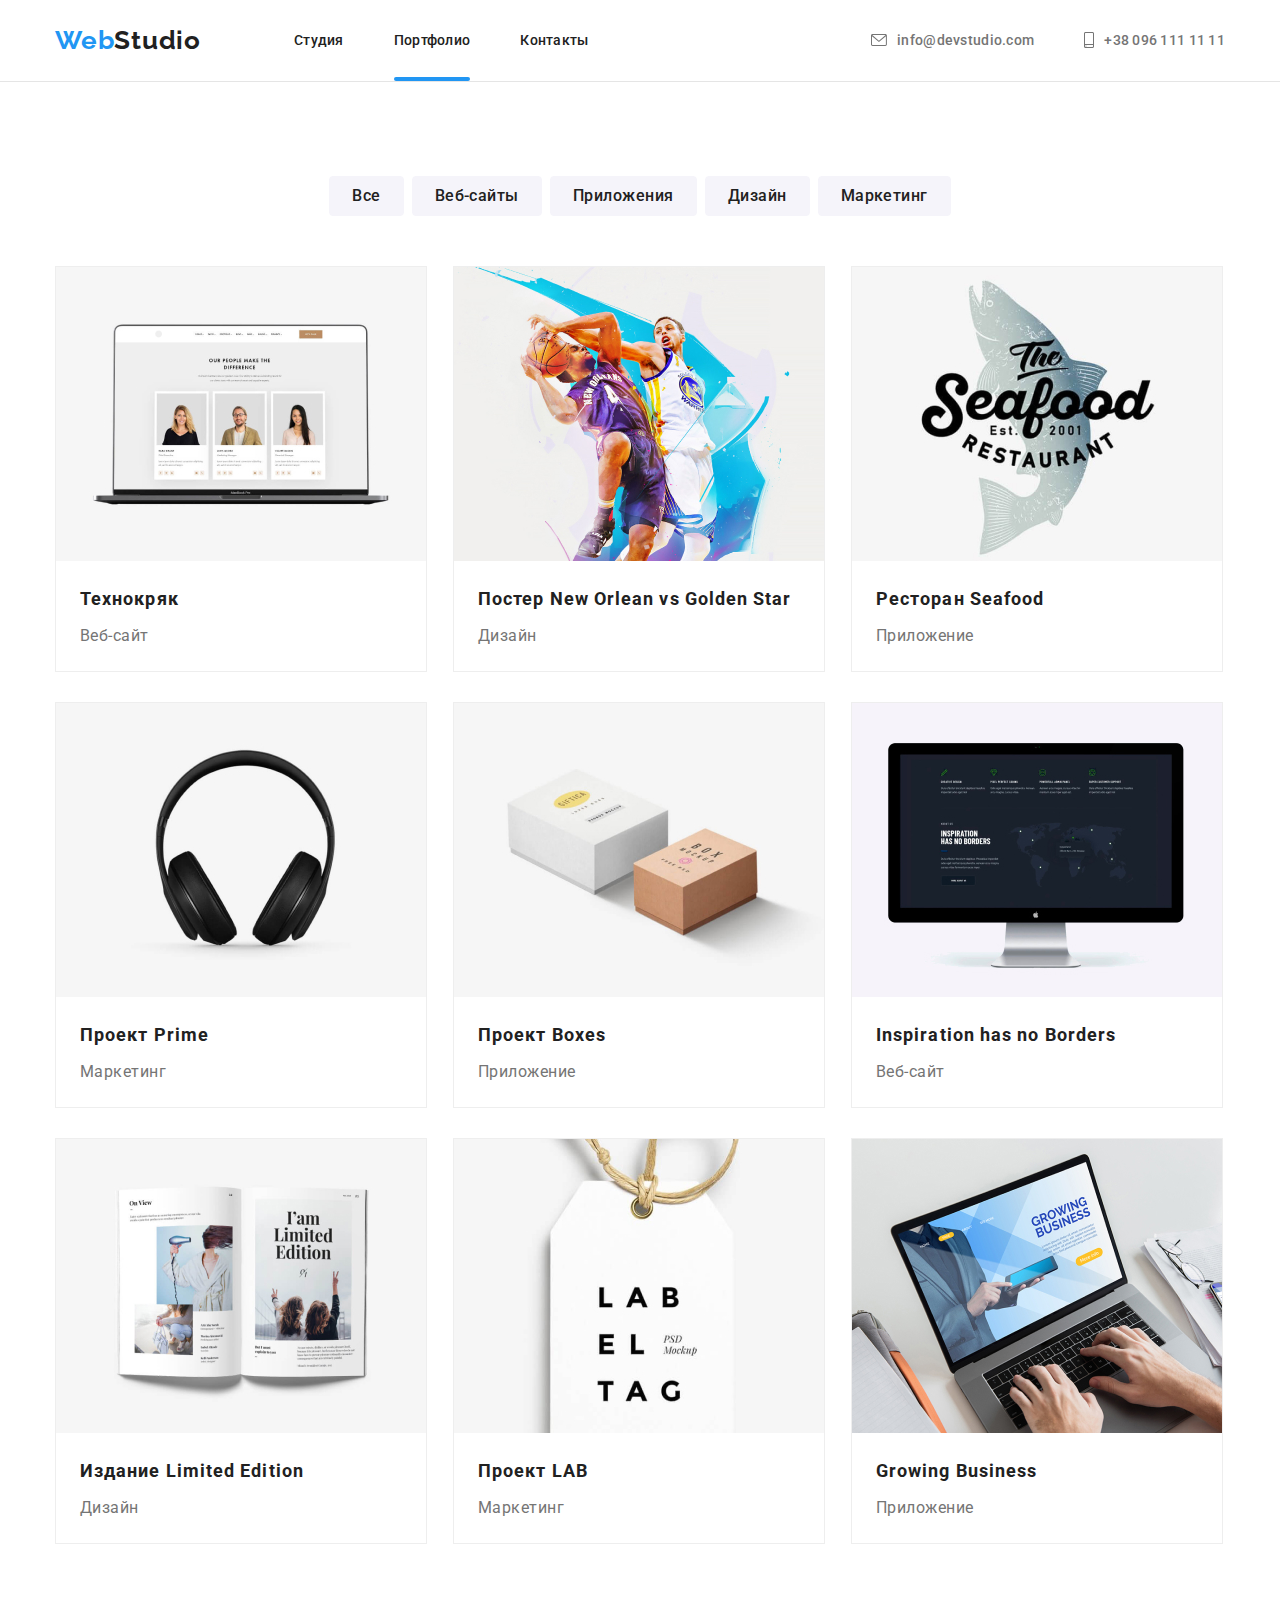
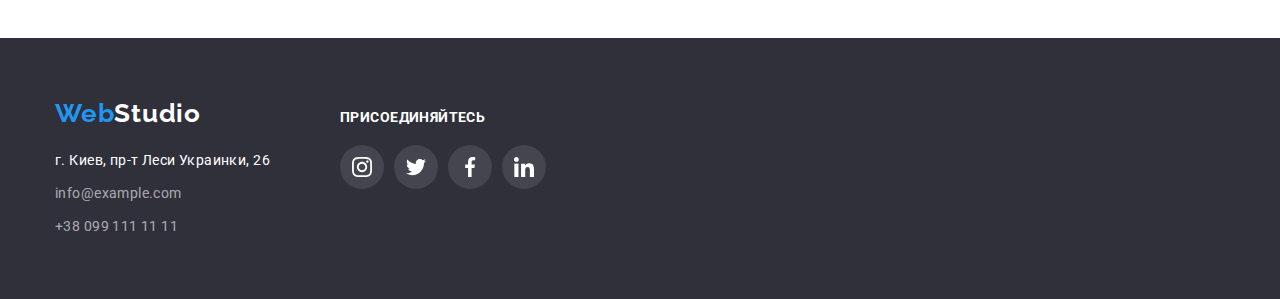
==== portfolio.html @ b48f4e0b "1" ====
<!DOCTYPE html>
<html lang="en">
<head>
    <meta charset="UTF-8">
    <meta name="viewport" content="width=device-width, initial-scale=1.0">
    <title>Portfolio</title>
    <link rel="stylesheet" href="https://cdnjs.cloudflare.com/ajax/libs/modern-normalize/1.0.0/modern-normalize.min.css">
    <link rel="preconnect" href="https://fonts.gstatic.com">
    <link href="https://fonts.googleapis.com/css2?family=Raleway:wght@700&family=Roboto:wght@400;500;700;900&display=swap"
        rel="stylesheet">
    <link rel="stylesheet" href="./css/styles.css">
    <link rel="stylesheet" href="./portfolio.html">
</head>

<body>
    <header class="header">
        <div class="container">
            <nav class="header-navigation">
                <p class="logo" lang="en"><a class="logo-link" href="./index.html"><span class="content-logo">Web</span>Studio</a>
                </p>
                <ul class="navigation-list">
                    <li class="navigation-list-item">
                        <a class="navigation-list-link" href="./index.html">Студия</a>
                    </li>
                    <li class="navigation-list-item">
                        <a class="navigation-list-link strip" href="./portfolio.html">Портфолио</a>
                    </li>
                    <li class="navigation-list-item">
                        <a class="navigation-list-link" href="#">Контакты</a>
                    </li>
                </ul>
            </nav>
            
            <address class="address">
                <ul class="address-list">
                    <li class="header-mail-item">
                        <a class="header-mail-link" href="mailto:info@devstudio.com">
                            <svg class="header-logo-mail">
                                <use href="./images/sprite.svg#icon-mail"></use>
                            </svg>
                            info@devstudio.com</a>
                    </li>
                    <li class="header-tel-item">
                        <a class="header-tel-link" href="tel:+380961111111">
                            <svg class="header-logo-tell">
                                <use href="./images/sprite.svg#icon-tell"></use>
                            </svg>
                            +38 096 111 11 11</a>
                    </li>
                </ul>
            </address>
        </div>
    </header>

    <main>
        <section class="project">
            <div class="container">
                <div class="project-filter">
                    <h1 class="title-works">Наши работы</h1>
                    <ul class="works-list">
                        <li class="works-list-item"><button class="portfolio-batton" type="button">Все</button></li>
                        <li class="works-list-item"><button class="portfolio-batton" type="button">Веб-сайты</button></li>
                        <li class="works-list-item"><button class="portfolio-batton" type="button">Приложения</button></li>
                        <li class="works-list-item"><button class="portfolio-batton" type="button">Дизайн</button></li>
                        <li class="works-list-item"><button class="portfolio-batton" type="button">Маркетинг</button></li>
                    </ul>
                </div>
                <div class="project-box">
                    <h2 class="title-box">Работы</h2>
                    <ul class="portfolio-list">
                        <li class="portfolio-list-item">
                            <div class="box-img-overley">
                                <img class="project-portfolio-pic" src="./images/portfolio/img.jpg" alt="Веб-сайт Технокряк" width="370" height="294">
                                    <p class="text-portfolio-overlay">Технокряк это современная площадка распространения коронавируса. Компании используют
                                        эту платформу для цифрового
                                        шпионажа и атак на защищённые сервера конкурентов.
                                    </p>
                            </div>                                                                                   
                            <div class="box-portfolio-list">
                                <h3 class="portfolio-title">Технокряк</h3>
                                <p class="portfolio-text">Веб-сайт</p>
                            </div>                            
                        </li>
                        <li class="portfolio-list-item">
                            <div class="box-img-overley">
                                <img src="./images/portfolio/img(1).jpg" alt="Дизайн постера баскетбольного матча" width="370" height="294">
                                    <p class="text-portfolio-overlay">Технокряк это современная площадка распространения коронавируса. Компании используют
                                        эту платформу для цифрового
                                        шпионажа и атак на защищённые сервера конкурентов.</p>
                            </div>                            
                            <div class="box-portfolio-list">
                                <h3 class="portfolio-title">Постер New Orlean vs Golden Star</h3>
                                <p class="portfolio-text">Дизайн</p>
                            </div>                            
                        </li>
                        <li class="portfolio-list-item">
                            <div class="box-img-overley">
                                <img src="./images/portfolio/img(2).jpg" alt="Приложение к реторану Seafood" width="370" height="294">
                                    <p class="text-portfolio-overlay">Технокряк это современная площадка распространения коронавируса. Компании используют
                                        эту платформу для цифрового
                                        шпионажа и атак на защищённые сервера конкурентов.</p>
                            </div>                            
                            <div class="box-portfolio-list">
                                <h3 class="portfolio-title">Ресторан Seafood</h3>
                                <p class="portfolio-text">Приложение</p>
                            </div>                        
                        </li>
                        <li class="portfolio-list-item">
                            <div class="box-img-overley">
                                <img src="./images/portfolio/img(3).jpg" alt="Картинка к проекту Prime" width="370" height="294">
                                    <p class="text-portfolio-overlay">Технокряк это современная площадка распространения коронавируса. Компании используют
                                        эту платформу для цифрового
                                        шпионажа и атак на защищённые сервера конкурентов.</p>
                            </div>                            
                            <div class="box-portfolio-list">
                                <h3 class="portfolio-title">Проект Prime</h3>
                                <p class="portfolio-text">Маркетинг</p>
                            </div>
                        </li>
                        <li class="portfolio-list-item">
                            <div class="box-img-overley">
                                <img src="./images/portfolio/img(4).jpg" alt="Приложение к проекту Boxes" width="370" height="294">
                                <p class="text-portfolio-overlay">Технокряк это современная площадка распространения коронавируса. Компании используют
                                    эту платформу для цифрового
                                    шпионажа и атак на защищённые сервера конкурентов.</p>
                            </div>                            
                            <div class="box-portfolio-list">
                                <h3 class="portfolio-title">Проект Boxes</h3>
                                <p class="portfolio-text">Приложение</p>
                            </div>
                        </li>
                        <li class="portfolio-list-item">
                            <div class="box-img-overley">
                                <img src="./images/portfolio/img(5).jpg" alt="Веб-сайт Inspiration has no Borders" width="370" height="294">
                                <p class="text-portfolio-overlay">Технокряк это современная площадка распространения коронавируса. Компании используют
                                    эту платформу для цифрового
                                    шпионажа и атак на защищённые сервера конкурентов.</p>
                            </div>                            
                            <div class="box-portfolio-list">
                                <h3 class="portfolio-title">Inspiration has no Borders</h3>
                                <p class="portfolio-text">Веб-сайт</p>
                            </div>
                        </li>
                        <li class="portfolio-list-item">
                            <div class="box-img-overley">
                                <img src="./images/portfolio/img(6).jpg" alt="Дизайн к изданию Limited Edition" width="370" height="294">
                                <p class="text-portfolio-overlay">Технокряк это современная площадка распространения коронавируса. Компании используют
                                    эту платформу для цифрового
                                    шпионажа и атак на защищённые сервера конкурентов.</p>
                            </div>                            
                            <div class="box-portfolio-list">
                                <h3 class="portfolio-title">Издание Limited Edition</h3>
                                <p class="portfolio-text">Дизайн</p>
                            </div>
                        </li>
                        <li class="portfolio-list-item">
                            <div class="box-img-overley">
                                <img src="./images/portfolio/img(7).jpg" alt="Картинка к проекту LAB" width="370" height="294">
                                <p class="text-portfolio-overlay">Технокряк это современная площадка распространения коронавируса. Компании используют
                                    эту платформу для цифрового
                                    шпионажа и атак на защищённые сервера конкурентов.</p>
                            </div>                            
                            <div class="box-portfolio-list">
                                <h3 class="portfolio-title">Проект LAB</h3>
                                <p class="portfolio-text">Маркетинг</p>
                            </div>
                        </li>
                        <li class="portfolio-list-item">
                            <div class="box-img-overley">
                                <img src="./images/portfolio/img(8).jpg" alt="Приложение Growing Business" width="370" height="294">
                                <p class="text-portfolio-overlay">Технокряк это современная площадка распространения коронавируса. Компании используют
                                    эту платформу для цифрового
                                    шпионажа и атак на защищённые сервера конкурентов.</p>
                            </div>                            
                            <div class="box-portfolio-list">
                                <h3 class="portfolio-title">Growing Business</h3>
                                <p class="portfolio-text">Приложение</p>
                            </div>
                        </li>
                    </ul>
                </div>
            </div>                       
        </section>
    </main>

    <footer class="footer">
        <div class="container">
            <div>
                <p class="text-footer" lang="en">
                    <a class="logo-footer" href="./index.html"><span class="content-logo">Web</span>Studio</a>
                </p>
                <address class="address">
                    <ul class="address-list">
                        <li class="address-list-item">
                            <a class="footer-address-link" href="https://goo.gl/maps/zYXSifWX77ZxXH1r9">г. Киев, пр-т Леси
                                Украинки, 26</a>
                        </li>
                        <li class="address-list-item">
                            <a class="footer-mail-link" href="mailto:info@example.com">info@example.com</a>
                        </li>
                        <li class="address-list-item">
                            <a class="footer-tel-link" href="tel:+380991111111">+38 099 111 11 11</a>
                        </li>
                    </ul>
                </address>
            </div>
        
            <div class="footer-social-box">
                <p class="footer-social-text">ПРИСОЕДИНЯЙТЕСЬ</p>
                <ul class="footer-social-list">
                    <li class="footer-social-item">
                        <a class="footer-social-link" href="#">
                            <svg class="footer-social-list-icon">
                                <use href="./images/sprite.svg#icon-instagram"></use>
                            </svg></a>
                    </li>
                    <li class="footer-social-item">
                        <a class="footer-social-link" href="#">
                            <svg class="footer-social-list-icon">
                                <use href="./images/sprite.svg#icon-twitter"></use>
                            </svg></a>
                    </li>
                    <li class="footer-social-item">
                        <a class="footer-social-link" href="#">
                            <svg class="footer-social-list-icon">
                                <use href="./images/sprite.svg#icon-facebook"></use>
                            </svg></a>
                    </li>
                    <li class="footer-social-item">
                        <a class="footer-social-link" href="#">
                            <svg class="footer-social-list-icon">
                                <use href="./images/sprite.svg#icon-linkedin"></use>
                            </svg></a>
                    </li>
                </ul>
            </div>
        </div>
    </footer>
</body>
</html>
---- css/styles.css ----
:root {
  --main-font: "Roboto", sans-serif;
  --secondary-font: "Raleway", sans-serif;
  --accent-color: #2196f3;
  --icon-color: #afb1b8;
}

body {
  font-family: var(--main-font);
}

img {
  display: block;
}

h1,
h2,
h3,
h4,
h5,
h6,
p {
  margin: 0;
}

ul,
ol {
  margin: 0;
  padding: 0;
}

a {
  text-decoration: none;
}
/*===============Components===============*/

.title {
  font-weight: 700;
  font-size: 36px;
  margin-bottom: 50px;
  line-height: 1.666;
  text-align: center;
  letter-spacing: 0.03em;
  color: #212121;
}

.container {
  width: 1200px;
  padding: 0 15px;
  margin: auto;
}

.visually-hidden {
  position: absolute !important;
  clip: rect(1px 1px 1px 1px); /* IE6, IE7 */
  clip: rect(1px, 1px, 1px, 1px);
  padding: 0 !important;
  border: 0 !important;
  height: 1px !important;
  width: 1px !important;
  overflow: hidden;
}

/*===============End Components===============*/

/*===============Header===============*/
.header {
  padding-top: 25px;
  padding-bottom: 25px;
  border-bottom: 1px solid #e5e5e5;
}

.header .container {
  display: flex;
  align-items: center;
}

.header-navigation {
  display: flex;
  align-items: center;
}

.logo-link {
  font-family: var(--secondary-font);
  font-weight: 700;
  font-size: 26px;
  line-height: 1.192;
  letter-spacing: 0.03em;
  text-decoration: inherit;
  color: #212121;
}

.content-logo {
  color: #2196f3;
}

.navigation-list {
  list-style-type: none;
  display: flex;
  align-items: center;
}

.navigation-list-item:not(:last-child) {
  margin-right: 50px;
}

.header .address-list {
  list-style-type: none;
  display: flex;
  align-items: center;
}

.header .logo {
  margin-right: 93px;
}

.navigation-list-link {
  position: relative;
  font-weight: 500;
  font-size: 14px;
  line-height: 1.143;
  letter-spacing: 0.02em;
  padding-bottom: 33px;
  color: #212121;
  text-decoration: inherit;
  transition: 250ms cubic-bezier(0.4, 0, 0.2, 1);
}

.header-mail-link,
.header-tel-link {
  display: flex;
  justify-content: center;
  align-items: center;
  font-weight: 500;
  font-size: 14px;
  line-height: 1.143;
  letter-spacing: 0.02em;
  color: #757575;
  text-decoration: inherit;
  transition: 250ms cubic-bezier(0.4, 0, 0.2, 1);
}

.navigation-list-link:hover,
.navigation-list-link:focus,
.header-mail-link:hover,
.header-mail-link:focus,
.header-tel-link:hover,
.header-tel-link:focus {
  color: var(--accent-color);
}

.strip::after {
  content: "";
  position: absolute;
  bottom: 0;
  display: block;
  width: 100%;
  height: 4px;
  background: #2196f3;
  border-radius: 2px;
}

.header .address {
  margin-left: auto;
}

.header-mail-item {
  margin-right: 50px;
  display: flex;
  align-items: center;
}

.address {
  font-style: normal;
}

.header-logo-mail {
  margin-right: 10px;
  width: 16px;
  height: 12px;
  fill: #757575;
}

.header-logo-tell {
  margin-right: 10px;
  width: 10px;
  height: 16px;
  fill: #757575;
}

.header-mail-link:hover .header-logo-mail,
.header-mail-link:focus .header-logo-mail {
  fill: var(--accent-color);
}

.header-tel-link:hover .header-logo-tell,
.header-tel-link:focus .header-logo-tell {
  fill: var(--accent-color);
}
/*===============End Header===============*/

/*===============HERO===============*/
.hero {
  background-color: #2f303a;
  background-image: linear-gradient(
      rgba(47, 48, 58, 0.4),
      rgba(47, 48, 58, 0.4)
    ),
    url("../images/hero/bg.jpg");
  background-repeat: no-repeat;
  background-size: cover;
  flex-grow: 1;
  padding-top: 200px;
  padding-bottom: 200px;
  min-height: 600px;
}

.title-hero {
  font-weight: 900;
  font-size: 44px;
  line-height: 1.364;
  text-align: center;
  letter-spacing: 0.06em;
  text-transform: uppercase;
  width: 700px;
  min-height: 120px;
  margin-left: auto;
  margin-right: auto;
  margin-bottom: 30px;
  color: #ffffff;
}

.hero-btn {
  font-weight: 700;
  font-size: 16px;
  line-height: 1.875;
  display: flex;
  align-items: center;
  text-align: center;
  letter-spacing: 0.06em;
  background-color: #2196f3;
  color: #ffffff;
  text-decoration: inherit;
  margin-left: auto;
  margin-right: auto;
  border: 1px solid #2196f3;
  cursor: pointer;
  border-radius: 4px;
  height: 50px;
  min-width: 200px;
  padding: 10px 32px;
}
/*===============END HERO===============*/

/*===============Our Features===============*/
.features {
  padding-top: 94px;
  padding-bottom: 94px;
}

.features-title-box {
  display: none;
}
.features-title {
  font-weight: 700;
  font-size: 14px;
  line-height: 1.143;
  letter-spacing: 0.03em;
  text-transform: uppercase;
  color: #212121;
  padding-bottom: 10px;
}

.features-text {
  font-weight: 500;
  font-size: 14px;
  line-height: 1.714;
  letter-spacing: 0.03em;
  color: #757575;
}

.features-list {
  display: flex;
  justify-content: space-between;
  list-style-type: none;
}

.features-list-item {
  width: 270px;
  min-height: 101px;
}

.features-list-box {
  display: flex;
  justify-content: center;
  align-items: center;
  width: 270px;
  height: 120px;
  background: #f5f4fa;
  border-radius: 4px;
  margin-bottom: 30px;
}

.features-logo {
  width: 70px;
  height: 70px;
  align-items: center;
}
/*===============End Our Features===============*/

/*===============About===============*/

.about {
  padding-bottom: 94px;
}

.about-list {
  display: flex;
  list-style-type: none;
  justify-content: space-between;
  margin-top: 50px;
}

.about-pic {
  display: block;
  max-width: 100%;
  height: auto;
}

.about-list-item {
  position: relative;
}

.about-text {
  position: absolute;
  font-weight: 700;
  font-size: 14px;
  line-height: 1.143;
  text-align: center;
  padding-top: 27px;
  padding-bottom: 27px;
  letter-spacing: 0.03em;
  text-transform: uppercase;
  color: #ffffff;
  width: 370px;
  min-height: 70px;
  bottom: 0px;
  background: rgba(47, 48, 58, 0.8);
}

/*===============End About===============*/

/*===============Team===============*/
.team {
  background-color: #f5f4fa;
  padding-top: 94px;
  padding-bottom: 94px;
}

.team-title {
  font-weight: 500;
  font-size: 16px;
  line-height: 1.188;
  text-align: center;
  letter-spacing: 0.03em;
  color: #212121;
  padding-top: 30px;
  padding-bottom: 10px;
  max-width: 160px;
  margin: auto;
}

.team-text {
  font-weight: 500;
  font-size: 16px;
  line-height: 1.188;
  text-align: center;
  letter-spacing: 0.03em;
  color: #757575;
  max-width: 160px;
  margin: auto;
}

.team-list {
  display: flex;
  list-style-type: none;
  justify-content: space-between;
  margin-top: 50px;
}

.team-list-item {
  background-color: #fff;
  border: 1px solid #ccc;
  box-shadow: 0px 1px 3px rgba(0, 0, 0, 0.12), 0px 1px 1px rgba(0, 0, 0, 0.14),
    0px 2px 1px rgba(0, 0, 0, 0.2);
  border-radius: 0px 0px 4px 4px;
  padding-bottom: 30px;
}

.social-list {
  display: flex;
  justify-content: space-between;
  margin-top: 16px;
  margin-left: 32px;
  margin-right: 32px;
}

.team-social-item {
  list-style: none;
}

.team-social-link {
  display: flex;
  justify-content: center;
  align-items: center;
  width: 44px;
  height: 44px;
  border-radius: 50%;
  fill: var(--icon-color);
  transition: 250ms cubic-bezier(0.4, 0, 0.2, 1);
}

.social-list-icon {
  width: 20px;
  height: 20px;
  transition: 250ms cubic-bezier(0.4, 0, 0.2, 1);
}

.team-social-link:focus .social-list-icon,
.team-social-link:hover .social-list-icon {
  fill: #fff;
}

.team-social-link:focus,
.team-social-link:hover {
  background-color: var(--accent-color);
}
/*===============End Team===============*/

/*===============Clients===============*/
.clients {
  padding-top: 94px;
  padding-bottom: 94px;
}

.clients-list {
  display: flex;
  justify-content: space-between;
  align-items: center;
  list-style: none;
}

.clients-list-link {
  display: flex;
  justify-content: center;
  align-items: center;
  fill: var(--icon-color);
  width: 170px;
  height: 90px;
  border: 1px solid #afb1b8;
  border-radius: 4px;
  transition: 250ms cubic-bezier(0.4, 0, 0.2, 1);
}

.clients-list-icon {
  transition: fill 250ms cubic-bezier(0.4, 0, 0.2, 1);
}

.clients-list-link:focus .clients-list-icon,
.clients-list-link:hover .clients-list-icon {
  fill: var(--accent-color);
}

.clients-list-link:focus,
.clients-list-link:hover {
  border: 1px solid var(--accent-color);
}
/*===============End Clients===============*/

/*===============Footer===============*/
.footer {
  padding-top: 60px;
  padding-bottom: 60px;
  background-color: #2f303a;
}

.footer .container {
  display: flex;
  justify-content: left;
  align-items: baseline;
}

.text-footer {
  margin-bottom: 20px;
}

.footer .address-list-item:not(:last-child) {
  margin-bottom: 9px;
}

.logo-footer {
  font-family: var(--secondary-font);
  font-weight: 700;
  font-size: 26px;
  line-height: 1.192;
  letter-spacing: 0.03em;
  text-decoration: inherit;
  color: #ffffff;
}

.footer-address-link {
  font-weight: 400;
  font-size: 14px;
  line-height: 1.714;
  letter-spacing: 0.03em;
  color: #ffffff;
  text-decoration: none;
}

.footer-mail-link,
.footer-tel-link {
  font-weight: 400;
  font-size: 14px;
  line-height: 1.714;
  letter-spacing: 0.03em;
  color: rgba(255, 255, 255, 0.6);
  text-decoration: none;
}

.footer .address-list {
  list-style-type: none;
}

.footer-social-text {
  font-weight: 700;
  font-size: 14px;
  line-height: 1.142;
  letter-spacing: 0.03em;
  color: #fff;
  margin-bottom: 20px;
}

.footer-social-box {
  width: 206px;
  height: 80px;
  margin-left: 70px;
}

.footer-social-list {
  display: flex;
  justify-content: space-between;
}

.footer-social-item {
  list-style: none;
}

.footer-social-link {
  display: flex;
  justify-content: center;
  align-items: center;
  width: 44px;
  height: 44px;
  border-radius: 50%;
  background: rgba(255, 255, 255, 0.1);
  fill: #fff;
  transition: 250ms cubic-bezier(0.4, 0, 0.2, 1);
}

.footer-social-list-icon {
  width: 20px;
  height: 20px;
}

.footer-social-link:focus,
.footer-social-link:hover {
  background: var(--accent-color);
}

/*===============End Footer===============*/

/*===============Portfolio===============*/
.project {
  padding-top: 94px;
  padding-bottom: 94px;
}

.project-filter {
  margin-bottom: 50px;
}

.works-list {
  list-style-type: none;
  display: flex;
  justify-content: center;
}

.works-list-item:not(:last-child) {
  margin-right: 8px;
}

.title-works {
  display: none;
}

.portfolio-batton:hover,
.portfolio-batton:focus {
  background-color: var(--accent-color);
  color: #fff;
  border: 1px solid var(--accent-color);
  box-shadow: 0px 3px 1px rgba(0, 0, 0, 0.1), 0px 1px 2px rgba(0, 0, 0, 0.08),
    0px 2px 2px rgba(0, 0, 0, 0.12);
}

.portfolio-batton {
  font-weight: 500;
  font-size: 16px;
  line-height: 1.625;
  text-align: center;
  letter-spacing: 0.03em;
  color: #212121;
  background-color: #f5f4fa;
  cursor: pointer;
  border-radius: 4px;
  border: 1px solid #f5f4fa;
  padding: 6px 22px;
  transition: 250ms cubic-bezier(0.4, 0, 0.2, 1);
}

.portfolio-title {
  font-weight: 700;
  font-size: 18px;
  line-height: 2;
  letter-spacing: 0.06em;
  color: #212121;
}

.portfolio-text {
  font-weight: 400;
  font-size: 16px;
  line-height: 1.875;
  letter-spacing: 0.03em;
  color: #757575;
}

.portfolio-list {
  display: flex;
  flex-wrap: wrap;
  list-style-type: none;
  margin-left: -26px;
  margin-top: -30px;
}

.portfolio-list-item {
  margin-left: 26px;
  margin-top: 30px;
  flex-basis: calc(100% / 3 - 30px);
  border: 1px solid #eeeeee;
}

.portfolio-list-item:focus,
.portfolio-list-item:hover {
  cursor: pointer;
  background: #ffffff;
  border: 1px solid #eeeeee;
  box-sizing: border-box;
  box-shadow: 0px 1px 1px rgba(0, 0, 0, 0.12), 0px 4px 4px rgba(0, 0, 0, 0.06),
    1px 4px 6px rgba(0, 0, 0, 0.16);
}

.box-img-overley:hover .text-portfolio-overlay {
  transform: translateY(0);
}

.box-img-overley {
  position: relative;
  overflow: hidden;
}

.text-portfolio-overlay {
  position: absolute;
  font-weight: 400;
  font-size: 18px;
  line-height: 1.555;
  letter-spacing: 0.03em;
  padding: 63px 24px;
  top: 0;
  color: #fff;
  width: 370px;
  min-height: 294px;
  background: rgba(33, 150, 243, 0.9);
  transform: translateY(150%);
  transition: transform 250ms ease;
}

.portfolio-title {
  max-width: 322px;
  min-height: 36px;
  margin-bottom: 4px;
}

.portfolio-text {
  max-width: 322px;
  min-height: 30px;
}

.box-portfolio-list {
  padding: 20px 24px;
}

.title-box {
  display: none;
}
/*===============End Portfolio===============*/

/*===============backdrop===============*/
.backdrop {
  position: fixed;
  left: 0;
  top: 0;
  width: 100%;
  height: 100%;
  background-color: rgba(0, 0, 0, 0.2);
  transition: all 250ms linear;
}

.modal {
  position: absolute;
  top: 50%;
  left: 50%;
  transform: translate(-50%, -50%);
  width: 528px;
  min-height: 581px;
  background-color: #fff;
  box-shadow: 0px 1px 3px rgba(0, 0, 0, 0.12), 0px 1px 1px rgba(0, 0, 0, 0.14),
    0px 2px 1px rgba(0, 0, 0, 0.2);
  border-radius: 4px;
  padding: 40px;
}

.close-btn {
  position: absolute;
  top: 8px;
  right: 8px;
  width: 30px;
  height: 30px;
  background-color: #fff;
  border: 1px solid rgba(0, 0, 0, 0.1);
  border-radius: 50%;
  cursor: pointer;
}

.is-hidden {
  opacity: 0;
  visibility: hidden;
  pointer-events: none;
}

.modal-form {
  display: flex;
  flex-direction: column;
}

.modal-form-title-text {
  font-weight: bold;
  font-size: 20px;
  line-height: 1.15;
  text-align: center;
  letter-spacing: 0.03em;
  color: #212121;
  margin-bottom: 12px;
}

.modal-form-box {
  margin-bottom: 20px;
}

.modal-form-field {
  margin-bottom: 10px;
}

.modal-form-text {
  font-weight: 400;
  font-size: 12px;
  line-height: 1.166;
  letter-spacing: 0.01em;
  color: #757575;
}

.modal-form-input-wrapper {
  position: relative;
  display: block;
  margin-top: 4px;
}

.modal-form-input {
  width: 100%;
  height: 40px;
  border: 1px solid rgba(33, 33, 33, 0.2);
  border-radius: 4px;
  padding-left: 42px;
  transition: border 250ms cubic-bezier(0.4, 0, 0.2, 1);
}

.modal-form-input:focus {
  outline: none;
  border: 1px solid var(--accent-color);
}

.modal-form-input:focus + .modal-form-icon {
  fill: var(--accent-color);
}

.modal-form-icon {
  position: absolute;
  top: 50%;
  left: 12px;
  transform: translateY(-50%);
  display: block;
  width: 18px;
  height: 18px;
  transition: fill 250ms cubic-bezier(0.4, 0, 0.2, 1);
}

.modal-form-message {
  width: 100%;
  height: 120px;
  margin-top: 4px;
  border: 1px solid rgba(33, 33, 33, 0.2);
  border-radius: 4px;
  padding: 12px 16px;
  resize: none;
  transition: border 250ms cubic-bezier(0.4, 0, 0.2, 1);
}

.modal-form-message:focus {
  outline: none;
  border: 1px solid var(--accent-color);
}

.modal-form-message::placeholder {
  font-weight: 400;
  font-size: 14px;
  line-height: 1.143;
  letter-spacing: 0.01em;
  color: rgba(117, 117, 117, 0.5);
}

.modal-form-policy:checked + .modal-form-policy-text::before {
  /* background-color: var(--accent-color);
  border: 3px solid #ccc; */
  background-image: url("/images/sprite.svg#icon-icon-check");
}

.modal-form-policy-text {
  display: inline-block;
  text-align: center;
  font-weight: 400;
  font-size: 14px;
  line-height: 1.714;
  letter-spacing: 0.03em;
  color: #757575;
  margin-bottom: 30px;
}

.modal-form-policy-link {
  text-decoration-line: underline;
  color: #2196f3;
}

.modal-form-policy-text::before {
  content: "";
  fill: #212121;
  display: inline-block;
  width: 16px;
  height: 15px;
  border: 1px solid #000;
  border-radius: 2px;
  margin-right: 7px;
  background-image: none;
}

.modal-form-btn {
  font-weight: 700;
  font-size: 16px;
  line-height: 1.875;
  align-items: center;
  text-align: center;
  letter-spacing: 0.06em;
  background-color: #2196f3;
  color: #ffffff;
  text-decoration: inherit;
  margin-left: auto;
  margin-right: auto;
  border: 1px solid #2196f3;
  cursor: pointer;
  border-radius: 4px;
  height: 50px;
  width: 200px;
  padding: 10px 32px;
}
/*===============End backdrop===============*/ ;
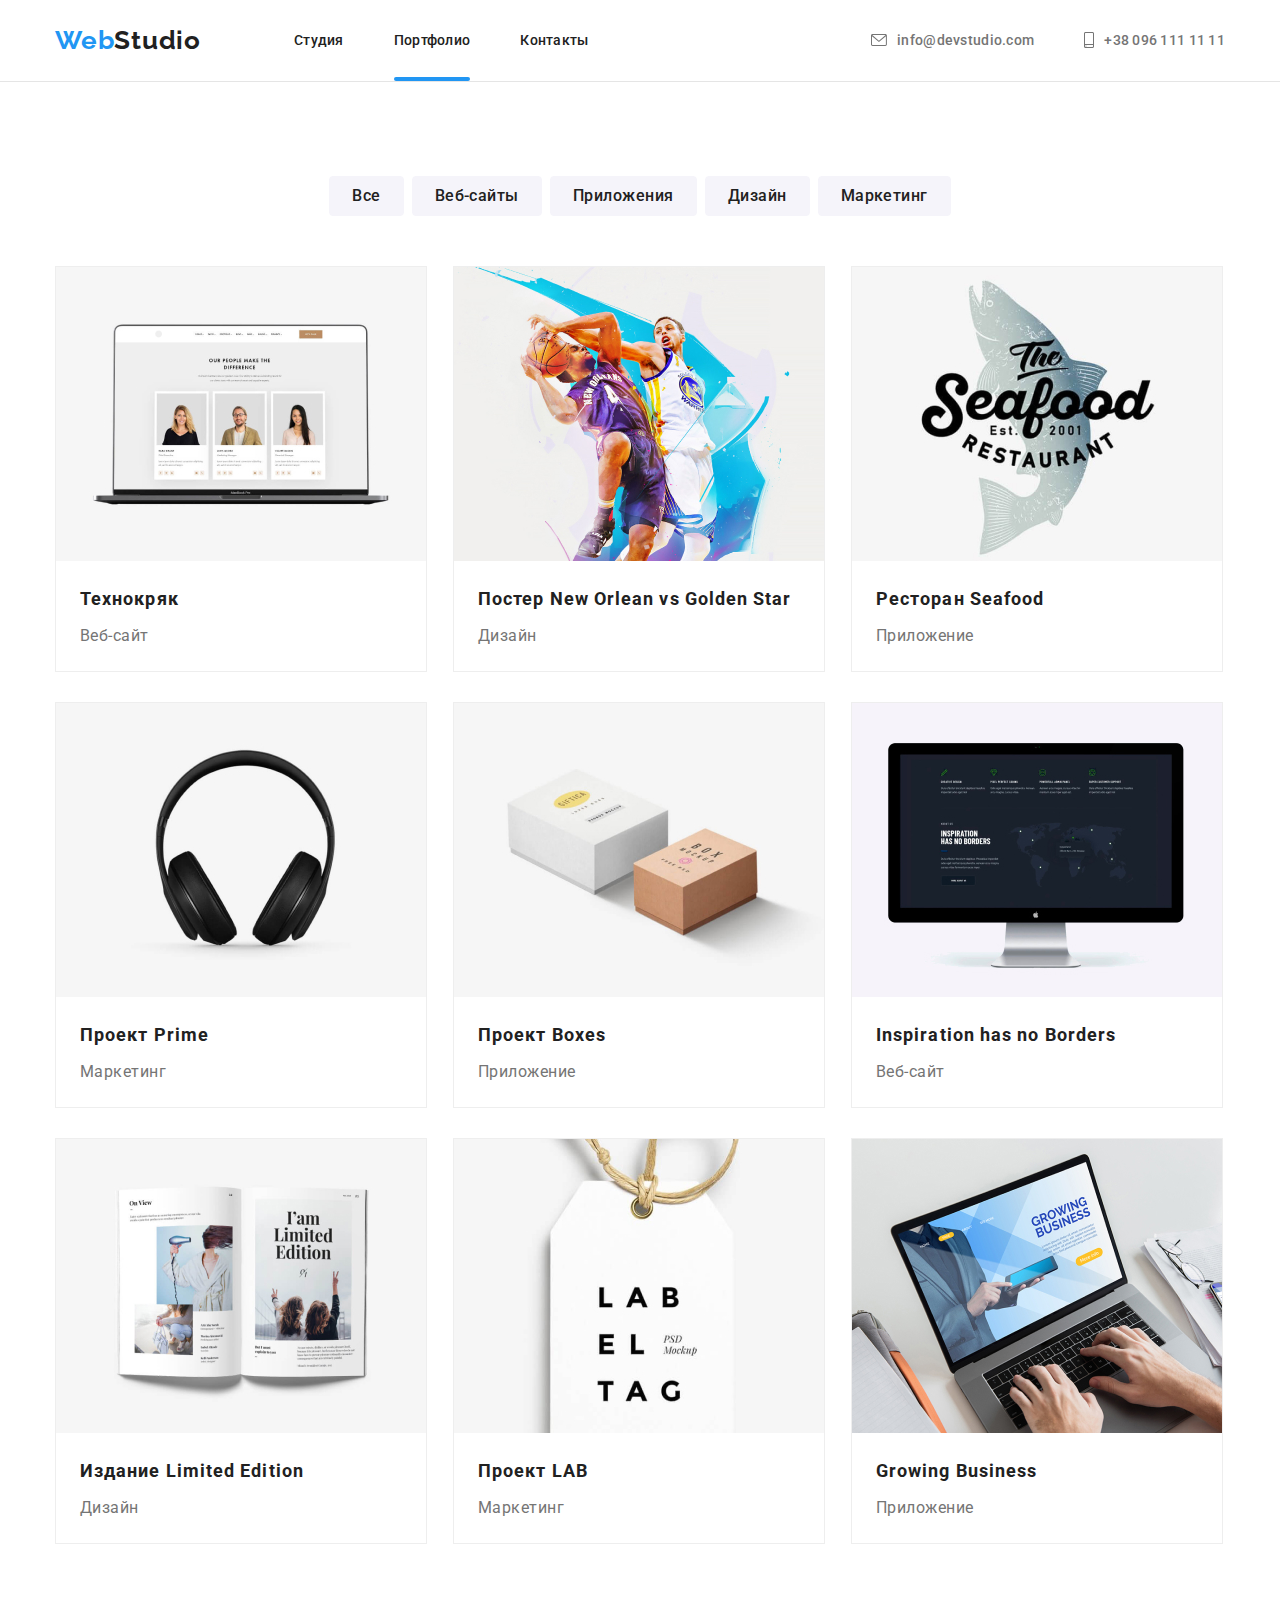
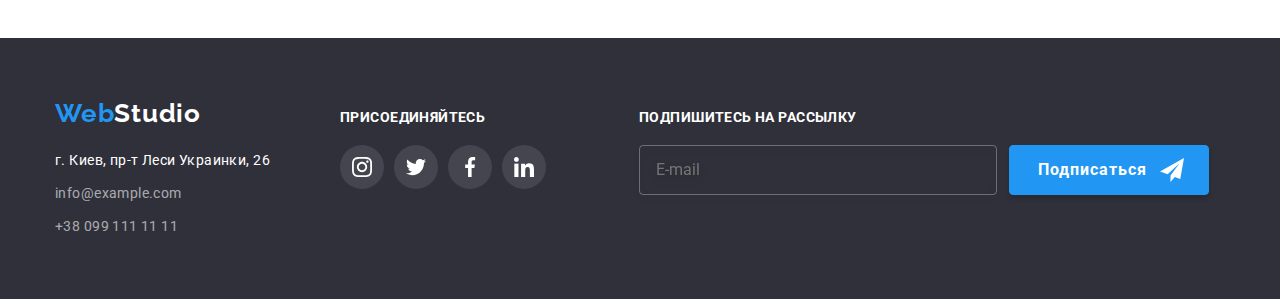
==== commit 4537c2f7: "ДЗ 6" ====
--- a/portfolio.html
+++ b/portfolio.html
@@ -234,6 +234,20 @@
                     </li>
                 </ul>
             </div>
+            <div class="footer-form-box">
+                <form action="#" class="footer-form">
+                  <p class="footer-form-text">Подпишитесь на рассылку</p>
+                  <label class="footer-form-field">
+                    <input type="email" name="user-email" class="footer-form-input" placeholder="E-mail">
+                    <button type="submit" class="footer-form-btn">Подписаться
+                      <svg class="footer-form-icon" >
+                        <use href="./images/sprite.svg#icon-send"></use>
+                      </svg>
+                    </button>
+                  </label>
+                </form>
+              </div>
+            </div>      
         </div>
     </footer>
 </body>
--- a/css/styles.css
+++ b/css/styles.css
@@ -577,6 +577,64 @@
   background: var(--accent-color);
 }
 
+.footer-form-box {
+  margin-left: 93px;  
+}
+
+.footer-form-text { 
+  font-weight: 700;
+  font-size: 14px;
+  line-height: 1.143;
+  letter-spacing: 0.03em;
+  text-transform: uppercase;
+  color: #FFFFFF;
+  margin-bottom: 20px;
+}
+
+.footer-form-field {
+  display: flex;  
+}
+
+.footer-form-input {  
+  width: 358px;
+  height: 50px;  
+  margin-right: 12px;
+  border: 1px solid rgba(255, 255, 255, 0.3);
+  box-sizing: border-box;
+  filter: drop-shadow(0px 4px 4px rgba(0, 0, 0, 0.15));
+  border-radius: 4px;
+  background-color: transparent;
+  padding: 15px 16px;
+}
+
+.footer-form-btn {
+  position: relative;
+  background-color: var(--accent-color);  
+  border: 1px solid var(--accent-color);
+  box-shadow: 0px 4px 4px rgba(0, 0, 0, 0.15);
+  border-radius: 4px;
+  width: 200px;
+  height: 50px;  
+  font-weight: 700;
+  font-size: 16px;
+  line-height: 1.875;
+  display: flex;
+  align-items: center;
+  text-align: center;
+  letter-spacing: 0.06em;
+  color: #FFFFFF;
+  padding: 10px 28px;
+}
+
+.footer-form-icon {
+  position: absolute;  
+  width: 24px;
+  height: 24px;
+  right: 24px;
+  top: 50%;  
+  transform: translateY(-50%);
+  fill: #fff;
+}
 /*===============End Footer===============*/
 
 /*===============Portfolio===============*/
@@ -771,20 +829,13 @@
   margin-bottom: 12px;
 }
 
-.modal-form-box {
-  margin-bottom: 20px;
-}
-
 .modal-form-field {
-  margin-bottom: 10px;
-}
-
-.modal-form-text {
   font-weight: 400;
   font-size: 12px;
   line-height: 1.166;
   letter-spacing: 0.01em;
   color: #757575;
+  margin-bottom: 10px;
 }
 
 .modal-form-input-wrapper {
@@ -846,38 +897,53 @@
   color: rgba(117, 117, 117, 0.5);
 }
 
-.modal-form-policy:checked + .modal-form-policy-text::before {
-  /* background-color: var(--accent-color);
-  border: 3px solid #ccc; */
-  background-image: url("/images/sprite.svg#icon-icon-check");
+.modal-form-policy:checked + .modal-form-policy-text .modal-form-policy-icon {
+  fill: var(--accent-color);  
+}
+
+.modal-form-policy:checked + .modal-form-policy-text .modal-form-policy-icon-check {
+  background: var(--accent-color);  
+  fill: #fff;  
 }
 
 .modal-form-policy-text {
   display: inline-block;
   text-align: center;
+  position: relative;
   font-weight: 400;
   font-size: 14px;
   line-height: 1.714;
   letter-spacing: 0.03em;
   color: #757575;
   margin-bottom: 30px;
+  margin-top: 10px;
+  padding-left: 25px;      
+}
+
+.modal-form-policy-icon {
+  position: absolute;
+  width: 16px;
+  height: 15px;
+  top: 50%;
+  transform: translateY(-50%);  
+  left: 12px; 
+  transition: 250ms cubic-bezier(0.4, 0, 0.2, 1);
+}
+
+.modal-form-policy-icon-check {
+  position: absolute;
+  width: 14px;
+  height: 13px;
+  top: 50%;
+  transform: translateY(-50%);  
+  left: 13px;
+  fill: #fff; 
+  transition: 250ms cubic-bezier(0.4, 0, 0.2, 1);
 }
 
 .modal-form-policy-link {
   text-decoration-line: underline;
   color: #2196f3;
-}
-
-.modal-form-policy-text::before {
-  content: "";
-  fill: #212121;
-  display: inline-block;
-  width: 16px;
-  height: 15px;
-  border: 1px solid #000;
-  border-radius: 2px;
-  margin-right: 7px;
-  background-image: none;
 }
 
 .modal-form-btn {
@@ -893,6 +959,7 @@
   margin-left: auto;
   margin-right: auto;
   border: 1px solid #2196f3;
+  box-shadow: 0px 4px 4px rgba(0, 0, 0, 0.15);
   cursor: pointer;
   border-radius: 4px;
   height: 50px;
